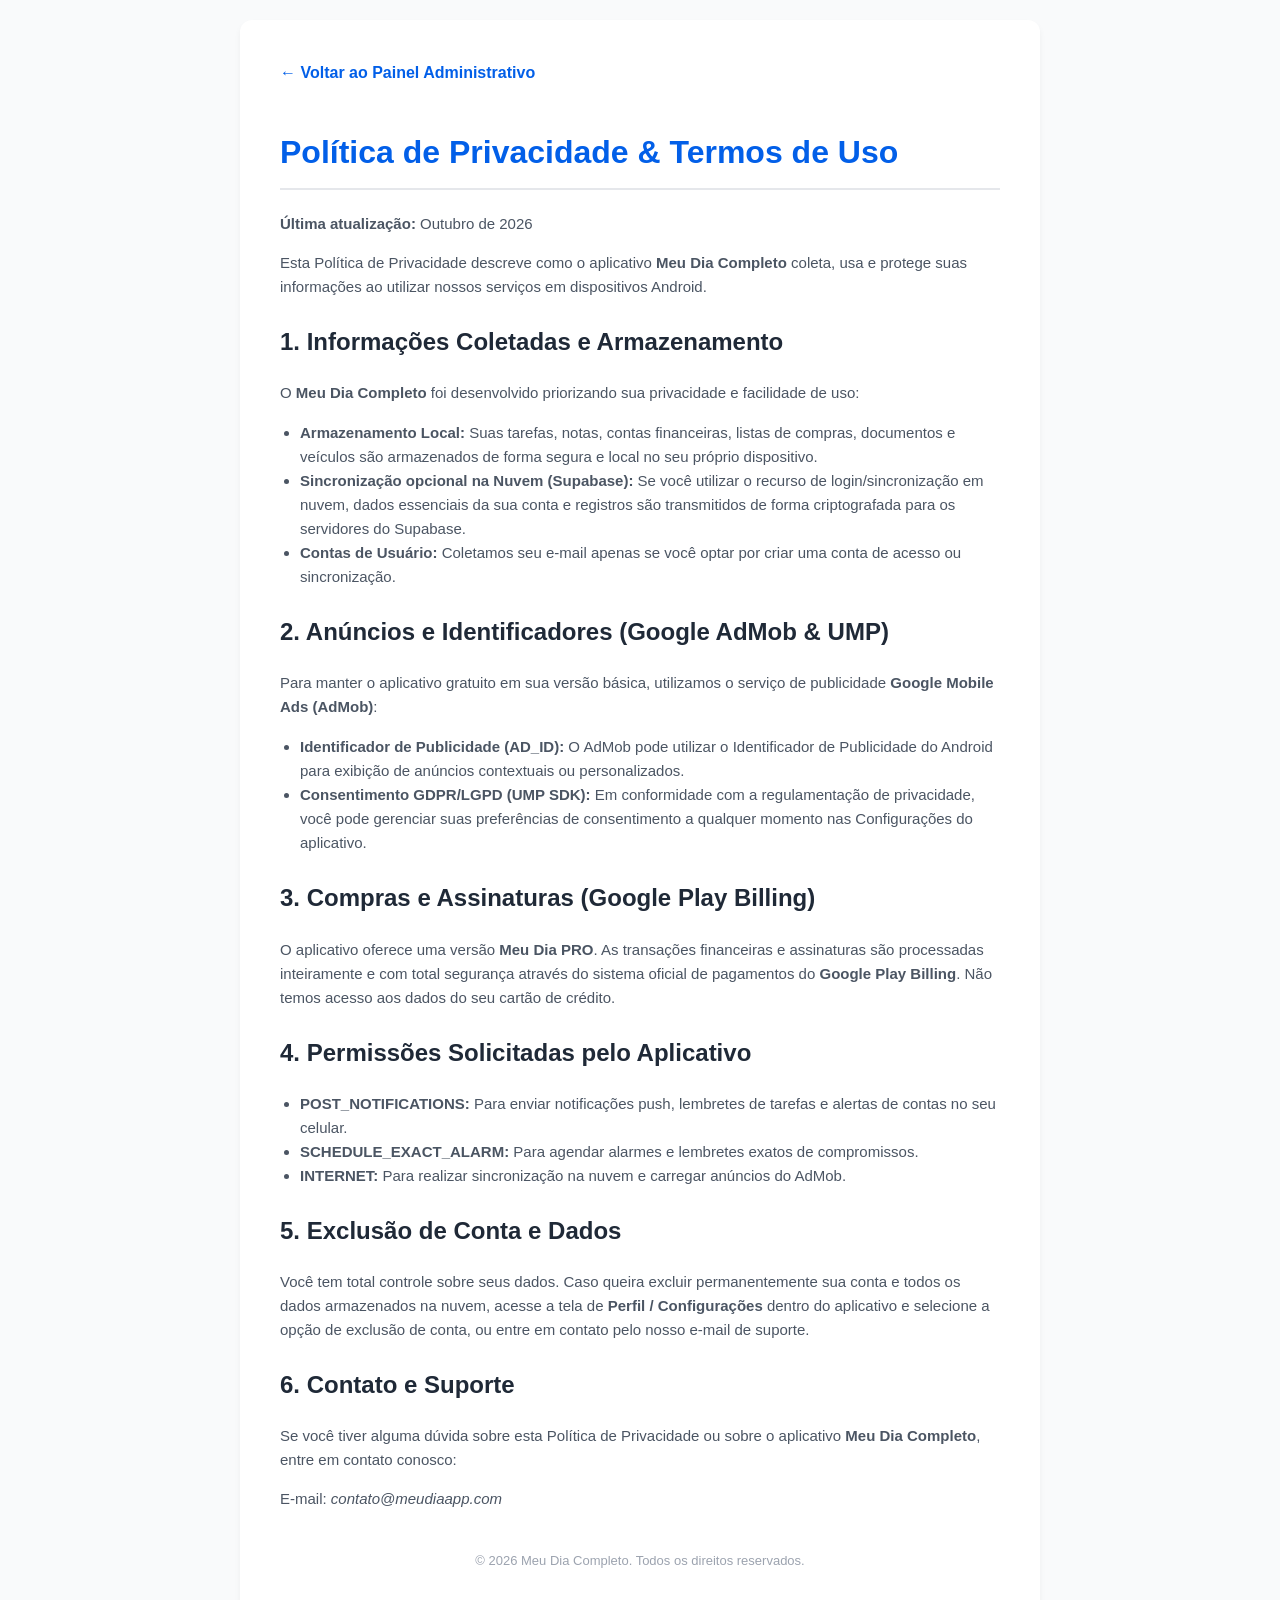
==== politica_de_privacidade.html @ 0c9eeb73 "Painel Administrativo Web e Politica de Privacidade" ====
<!DOCTYPE html>
<html lang="pt-BR">
<head>
    <meta charset="UTF-8">
    <meta name="viewport" content="width=device-width, initial-scale=1.0">
    <title>Política de Privacidade e Termos de Uso — Meu Dia Completo</title>
    <style>
        body {
            font-family: -apple-system, BlinkMacSystemFont, "Segoe UI", Roboto, Helvetica, Arial, sans-serif;
            line-height: 1.6;
            color: #333333;
            max-width: 800px;
            margin: 0 auto;
            padding: 20px;
            background-color: #f9fafb;
        }
        .container {
            background: #ffffff;
            padding: 40px;
            border-radius: 12px;
            box-shadow: 0 4px 6px rgba(0,0,0,0.05);
        }
        h1 {
            color: #025FE8;
            border-bottom: 2px solid #e5e7eb;
            padding-bottom: 10px;
        }
        h2 {
            color: #1f2937;
            margin-top: 24px;
        }
        p, li {
            font-size: 15px;
            color: #4b5563;
        }
        ul {
            padding-left: 20px;
        }
        .back-link {
            display: inline-block;
            margin-bottom: 20px;
            color: #025FE8;
            text-decoration: none;
            font-weight: 600;
        }
        .footer {
            margin-top: 40px;
            font-size: 13px;
            color: #9ca3af;
            text-align: center;
        }
    </style>
</head>
<body>
    <div class="container">
        <a href="index.html" class="back-link">&larr; Voltar ao Painel Administrativo</a>
        <h1>Política de Privacidade & Termos de Uso</h1>
        <p><strong>Última atualização:</strong> Outubro de 2026</p>
        <p>Esta Política de Privacidade descreve como o aplicativo <strong>Meu Dia Completo</strong> coleta, usa e protege suas informações ao utilizar nossos serviços em dispositivos Android.</p>

        <h2>1. Informações Coletadas e Armazenamento</h2>
        <p>O <strong>Meu Dia Completo</strong> foi desenvolvido priorizando sua privacidade e facilidade de uso:</p>
        <ul>
            <li><strong>Armazenamento Local:</strong> Suas tarefas, notas, contas financeiras, listas de compras, documentos e veículos são armazenados de forma segura e local no seu próprio dispositivo.</li>
            <li><strong>Sincronização opcional na Nuvem (Supabase):</strong> Se você utilizar o recurso de login/sincronização em nuvem, dados essenciais da sua conta e registros são transmitidos de forma criptografada para os servidores do Supabase.</li>
            <li><strong>Contas de Usuário:</strong> Coletamos seu e-mail apenas se você optar por criar uma conta de acesso ou sincronização.</li>
        </ul>

        <h2>2. Anúncios e Identificadores (Google AdMob & UMP)</h2>
        <p>Para manter o aplicativo gratuito em sua versão básica, utilizamos o serviço de publicidade <strong>Google Mobile Ads (AdMob)</strong>:</p>
        <ul>
            <li><strong>Identificador de Publicidade (AD_ID):</strong> O AdMob pode utilizar o Identificador de Publicidade do Android para exibição de anúncios contextuais ou personalizados.</li>
            <li><strong>Consentimento GDPR/LGPD (UMP SDK):</strong> Em conformidade com a regulamentação de privacidade, você pode gerenciar suas preferências de consentimento a qualquer momento nas Configurações do aplicativo.</li>
        </ul>

        <h2>3. Compras e Assinaturas (Google Play Billing)</h2>
        <p>O aplicativo oferece uma versão <strong>Meu Dia PRO</strong>. As transações financeiras e assinaturas são processadas inteiramente e com total segurança através do sistema oficial de pagamentos do <strong>Google Play Billing</strong>. Não temos acesso aos dados do seu cartão de crédito.</p>

        <h2>4. Permissões Solicitadas pelo Aplicativo</h2>
        <ul>
            <li><strong>POST_NOTIFICATIONS:</strong> Para enviar notificações push, lembretes de tarefas e alertas de contas no seu celular.</li>
            <li><strong>SCHEDULE_EXACT_ALARM:</strong> Para agendar alarmes e lembretes exatos de compromissos.</li>
            <li><strong>INTERNET:</strong> Para realizar sincronização na nuvem e carregar anúncios do AdMob.</li>
        </ul>

        <h2>5. Exclusão de Conta e Dados</h2>
        <p>Você tem total controle sobre seus dados. Caso queira excluir permanentemente sua conta e todos os dados armazenados na nuvem, acesse a tela de <strong>Perfil / Configurações</strong> dentro do aplicativo e selecione a opção de exclusão de conta, ou entre em contato pelo nosso e-mail de suporte.</p>

        <h2>6. Contato e Suporte</h2>
        <p>Se você tiver alguma dúvida sobre esta Política de Privacidade ou sobre o aplicativo <strong>Meu Dia Completo</strong>, entre em contato conosco:</p>
        <p>E-mail: <em>contato@meudiaapp.com</em></p>

        <div class="footer">
            &copy; 2026 Meu Dia Completo. Todos os direitos reservados.
        </div>
    </div>
</body>
</html>
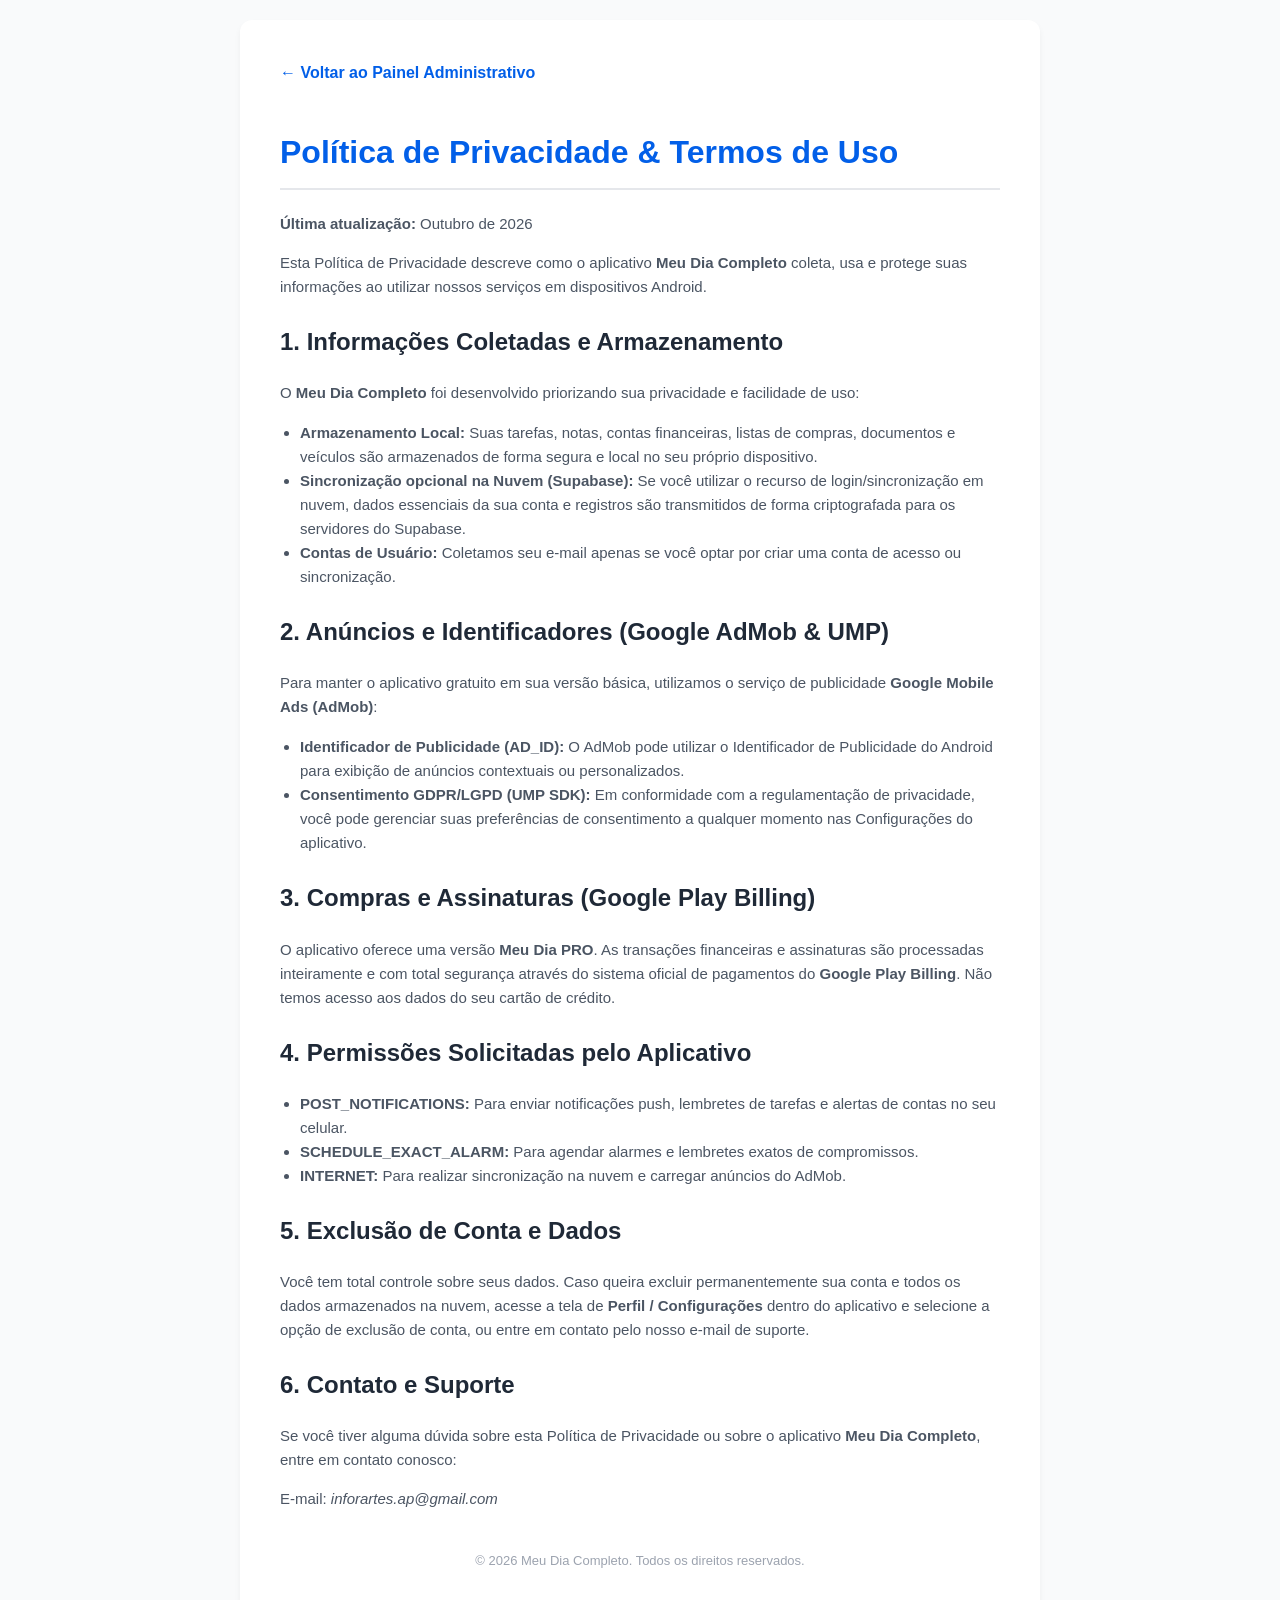
==== commit 99c84911: "Atualizar e-mail de suporte para inforartes.ap@gmail.com" ====
--- a/politica_de_privacidade.html
+++ b/politica_de_privacidade.html
@@ -88,7 +88,7 @@
 
         <h2>6. Contato e Suporte</h2>
         <p>Se você tiver alguma dúvida sobre esta Política de Privacidade ou sobre o aplicativo <strong>Meu Dia Completo</strong>, entre em contato conosco:</p>
-        <p>E-mail: <em>contato@meudiaapp.com</em></p>
+        <p>E-mail: <em>inforartes.ap@gmail.com</em></p>
 
         <div class="footer">
             &copy; 2026 Meu Dia Completo. Todos os direitos reservados.
